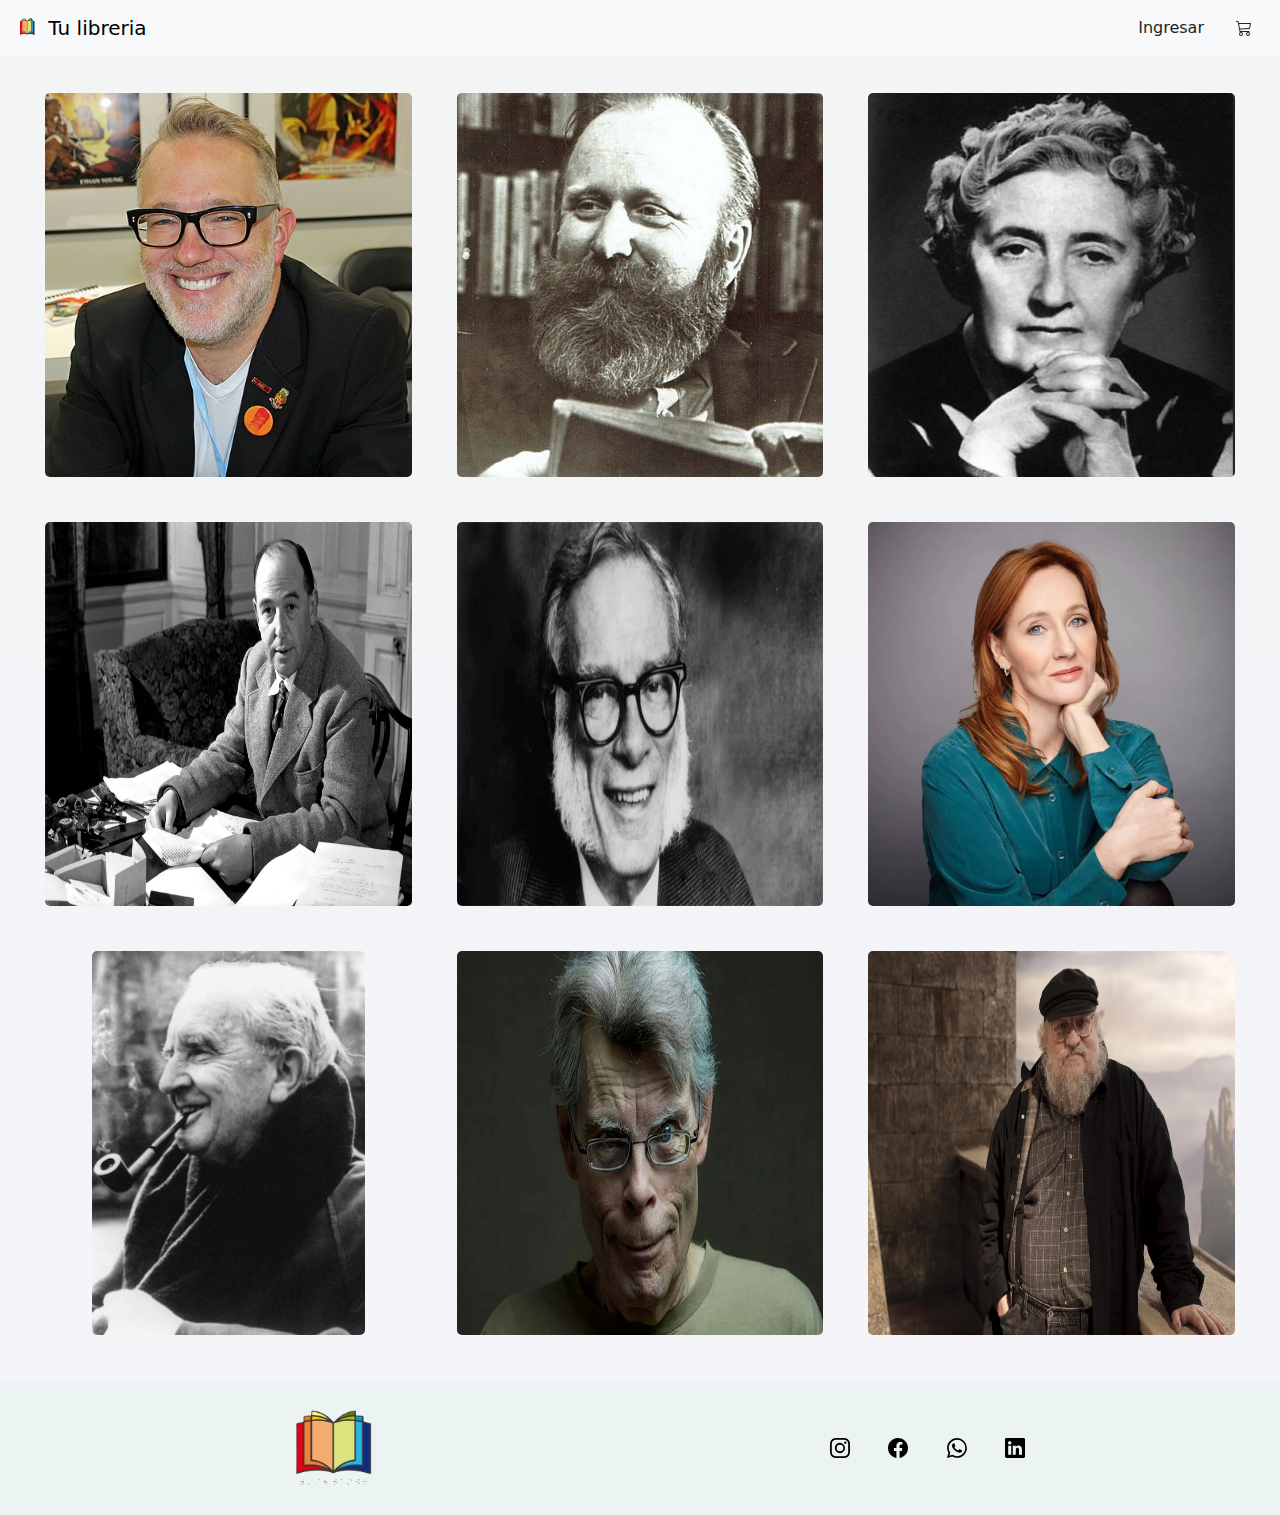
==== index.html @ 487ba014 "primera version libreria" ====
<html lang="en">
  <head>
    <meta charset="UTF-8" />
    <meta name="viewport" content="width=device-width, initial-scale=1.0" />
    <title>Libreria</title>
    <!--CSS-->
    <link rel="stylesheet" href="./css/style.css" />
    <!--Boostrap-->
    <link
      href="https://cdn.jsdelivr.net/npm/bootstrap@5.3.3/dist/css/bootstrap.min.css"
      rel="stylesheet"
      integrity="sha384-QWTKZyjpPEjISv5WaRU9OFeRpok6YctnYmDr5pNlyT2bRjXh0JMhjY6hW+ALEwIH"
      crossorigin="anonymous"
    />
  </head>
  <body>
    <nav class="navbar bg-body-tertiary fixed-top">
      <div class="container-fluid">
        <a class="navbar-brand" href="#">
          <img
            src="./img/reducidas/Captura de pantalla 2024-09-28 140440.png"
            alt="Logo"
            width="30"
            height="24"
            class="d-inline-block align-text-top"
          />
          Tu libreria
        </a>

        <div class="carrito">
          <div class="log-in">Ingresar</div>
          <svg
            xmlns="http://www.w3.org/2000/svg"
            width="16"
            height="16"
            fill="currentColor"
            class="bi bi-cart3"
            viewBox="0 0 16 16"
          >
            <path
              d="M0 1.5A.5.5 0 0 1 .5 1H2a.5.5 0 0 1 .485.379L2.89 3H14.5a.5.5 0 0 1 .49.598l-1 5a.5.5 0 0 1-.465.401l-9.397.472L4.415 11H13a.5.5 0 0 1 0 1H4a.5.5 0 0 1-.491-.408L2.01 3.607 1.61 2H.5a.5.5 0 0 1-.5-.5M3.102 4l.84 4.479 9.144-.459L13.89 4zM5 12a2 2 0 1 0 0 4 2 2 0 0 0 0-4m7 0a2 2 0 1 0 0 4 2 2 0 0 0 0-4m-7 1a1 1 0 1 1 0 2 1 1 0 0 1 0-2m7 0a1 1 0 1 1 0 2 1 1 0 0 1 0-2"
            />
          </svg>
        </div>
      </div>
    </nav>
    <div class="contenedor">
      <div class="img1 imagen">
        <img src="./img/462px-Tony_DiTerlizzi.jpeg" alt="" />
        <h2></h2>
      </div>
      <div class="img2 imagen">
        <img src="./img/480px-Frank_Herbert_1984_(square).jpg" alt="" />
        <h2></h2>
      </div>

      <div class="img3 imagen">
        <img src="./img/Agatha_Christie.png" alt="" />
        <h2></h2>
      </div>

      <div class="img4 imagen">
        <img src="./img/CS-Lewis.webp" alt="" />
        <h2></h2>
      </div>

      <div class="img5 imagen">
        <img src="./img/isaacasimov.jpg" alt="" />
        <h2></h2>
      </div>

      <div class="img6 imagen">
        <img src="./img/J.K.-Rowling-.webp" alt="" />
        <h2></h2>
      </div>

      <div class="img7 imagen">
        <a href="./html/tolkien.html">
          <img
            src="./img/tolkien-nacio_00000000_c2a98cb5_240102140103_550x775.jpg"
            alt=""
          />
        </a>

        <h2></h2>
      </div>

      <div class="img8 imagen">
        <img src="./img/ZIXZ5SPD5VBCXOKN5XQOPUHRAA.jpg" alt="" />
        <h2></h2>
      </div>

      <div class="img9 imagen">
        <img src="./img/Grrm.webp" alt="" />
        <h2></h2>
      </div>
    </div>
    <footer>
      <div class="logo">
        <a href="#"
          ><img
            src="./img/reducidas/Captura de pantalla 2024-09-28 140440.png"
            alt=""
        /></a>
      </div>
      <div class="contactos">
        <a href="https://www.instagram.com/">
          <svg
            xmlns="http://www.w3.org/2000/svg"
            width="20"
            height="20"
            fill="currentColor"
            class="bi bi-instagram"
            viewBox="0 0 16 16"
          >
            <path
              d="M8 0C5.829 0 5.556.01 4.703.048 3.85.088 3.269.222 2.76.42a3.9 3.9 0 0 0-1.417.923A3.9 3.9 0 0 0 .42 2.76C.222 3.268.087 3.85.048 4.7.01 5.555 0 5.827 0 8.001c0 2.172.01 2.444.048 3.297.04.852.174 1.433.372 1.942.205.526.478.972.923 1.417.444.445.89.719 1.416.923.51.198 1.09.333 1.942.372C5.555 15.99 5.827 16 8 16s2.444-.01 3.298-.048c.851-.04 1.434-.174 1.943-.372a3.9 3.9 0 0 0 1.416-.923c.445-.445.718-.891.923-1.417.197-.509.332-1.09.372-1.942C15.99 10.445 16 10.173 16 8s-.01-2.445-.048-3.299c-.04-.851-.175-1.433-.372-1.941a3.9 3.9 0 0 0-.923-1.417A3.9 3.9 0 0 0 13.24.42c-.51-.198-1.092-.333-1.943-.372C10.443.01 10.172 0 7.998 0zm-.717 1.442h.718c2.136 0 2.389.007 3.232.046.78.035 1.204.166 1.486.275.373.145.64.319.92.599s.453.546.598.92c.11.281.24.705.275 1.485.039.843.047 1.096.047 3.231s-.008 2.389-.047 3.232c-.035.78-.166 1.203-.275 1.485a2.5 2.5 0 0 1-.599.919c-.28.28-.546.453-.92.598-.28.11-.704.24-1.485.276-.843.038-1.096.047-3.232.047s-2.39-.009-3.233-.047c-.78-.036-1.203-.166-1.485-.276a2.5 2.5 0 0 1-.92-.598 2.5 2.5 0 0 1-.6-.92c-.109-.281-.24-.705-.275-1.485-.038-.843-.046-1.096-.046-3.233s.008-2.388.046-3.231c.036-.78.166-1.204.276-1.486.145-.373.319-.64.599-.92s.546-.453.92-.598c.282-.11.705-.24 1.485-.276.738-.034 1.024-.044 2.515-.045zm4.988 1.328a.96.96 0 1 0 0 1.92.96.96 0 0 0 0-1.92m-4.27 1.122a4.109 4.109 0 1 0 0 8.217 4.109 4.109 0 0 0 0-8.217m0 1.441a2.667 2.667 0 1 1 0 5.334 2.667 2.667 0 0 1 0-5.334"
            />
          </svg>
        </a>

        <a href="https://www.facebook.com/"
          ><svg
            xmlns="http://www.w3.org/2000/svg"
            width="20"
            height="20"
            fill="currentColor"
            class="bi bi-facebook"
            viewBox="0 0 16 16"
          >
            <path
              d="M16 8.049c0-4.446-3.582-8.05-8-8.05C3.58 0-.002 3.603-.002 8.05c0 4.017 2.926 7.347 6.75 7.951v-5.625h-2.03V8.05H6.75V6.275c0-2.017 1.195-3.131 3.022-3.131.876 0 1.791.157 1.791.157v1.98h-1.009c-.993 0-1.303.621-1.303 1.258v1.51h2.218l-.354 2.326H9.25V16c3.824-.604 6.75-3.934 6.75-7.951"
            />
          </svg>
        </a>
        <a href="#"
          ><svg
            xmlns="http://www.w3.org/2000/svg"
            width="20"
            height="20"
            fill="currentColor"
            class="bi bi-whatsapp"
            viewBox="0 0 16 16"
          >
            <path
              d="M13.601 2.326A7.85 7.85 0 0 0 7.994 0C3.627 0 .068 3.558.064 7.926c0 1.399.366 2.76 1.057 3.965L0 16l4.204-1.102a7.9 7.9 0 0 0 3.79.965h.004c4.368 0 7.926-3.558 7.93-7.93A7.9 7.9 0 0 0 13.6 2.326zM7.994 14.521a6.6 6.6 0 0 1-3.356-.92l-.24-.144-2.494.654.666-2.433-.156-.251a6.56 6.56 0 0 1-1.007-3.505c0-3.626 2.957-6.584 6.591-6.584a6.56 6.56 0 0 1 4.66 1.931 6.56 6.56 0 0 1 1.928 4.66c-.004 3.639-2.961 6.592-6.592 6.592m3.615-4.934c-.197-.099-1.17-.578-1.353-.646-.182-.065-.315-.099-.445.099-.133.197-.513.646-.627.775-.114.133-.232.148-.43.05-.197-.1-.836-.308-1.592-.985-.59-.525-.985-1.175-1.103-1.372-.114-.198-.011-.304.088-.403.087-.088.197-.232.296-.346.1-.114.133-.198.198-.33.065-.134.034-.248-.015-.347-.05-.099-.445-1.076-.612-1.47-.16-.389-.323-.335-.445-.34-.114-.007-.247-.007-.38-.007a.73.73 0 0 0-.529.247c-.182.198-.691.677-.691 1.654s.71 1.916.81 2.049c.098.133 1.394 2.132 3.383 2.992.47.205.84.326 1.129.418.475.152.904.129 1.246.08.38-.058 1.171-.48 1.338-.943.164-.464.164-.86.114-.943-.049-.084-.182-.133-.38-.232"
            />
          </svg>
        </a>
        <a href="https://ar.linkedin.com/"
          ><svg
            xmlns="http://www.w3.org/2000/svg"
            width="20"
            height="20"
            fill="currentColor"
            class="bi bi-linkedin"
            viewBox="0 0 16 16"
          >
            <path
              d="M0 1.146C0 .513.526 0 1.175 0h13.65C15.474 0 16 .513 16 1.146v13.708c0 .633-.526 1.146-1.175 1.146H1.175C.526 16 0 15.487 0 14.854zm4.943 12.248V6.169H2.542v7.225zm-1.2-8.212c.837 0 1.358-.554 1.358-1.248-.015-.709-.52-1.248-1.342-1.248S2.4 3.226 2.4 3.934c0 .694.521 1.248 1.327 1.248zm4.908 8.212V9.359c0-.216.016-.432.08-.586.173-.431.568-.878 1.232-.878.869 0 1.216.662 1.216 1.634v3.865h2.401V9.25c0-2.22-1.184-3.252-2.764-3.252-1.274 0-1.845.7-2.165 1.193v.025h-.016l.016-.025V6.169h-2.4c.03.678 0 7.225 0 7.225z"
            />
          </svg>
        </a>
      </div>
    </footer>
    <script
      src="https://cdn.jsdelivr.net/npm/@popperjs/core@2.11.8/dist/umd/popper.min.js"
      integrity="sha384-I7E8VVD/ismYTF4hNIPjVp/Zjvgyol6VFvRkX/vR+Vc4jQkC+hVqc2pM8ODewa9r"
      crossorigin="anonymous"
    ></script>
    <script
      src="https://cdn.jsdelivr.net/npm/bootstrap@5.3.3/dist/js/bootstrap.min.js"
      integrity="sha384-0pUGZvbkm6XF6gxjEnlmuGrJXVbNuzT9qBBavbLwCsOGabYfZo0T0to5eqruptLy"
      crossorigin="anonymous"
    ></script>
    <script src="./javaScript/main.js"></script>
  </body>
</html>
---- css/style.css ----
* {
  padding: 0;
  margin: 0;
  box-sizing: border-box;
}

body nav .carrito {
  display: flex;
  align-items: center;
  gap: 2rem;
  padding-right: 1rem;
}
body .contenedor {
  margin-top: 3rem;
  background-image: linear-gradient(to bottom, rgba(188, 192, 192, 0.171), #f4f4fa);
  display: grid;
  grid-template-columns: 1fr 1fr 1fr;
  grid-template-rows: 1fr 1fr 1fr;
  gap: 5vh;
  padding: 5vh;
  grid-template-areas: "img1 img2 img3" "img4 img5 img6" "img7 img8 img9";
}
body .contenedor .imagen:hover {
  cursor: pointer;
  box-shadow: 0 4px 15px rgba(0, 0, 0, 0.5); /* Sombra al pasar el cursor */
}
body .contenedor .imagen {
  display: flex;
  justify-content: center;
  transition: box-shadow 0.3s ease;
  border-radius: 5px;
}
body .contenedor .imagen img {
  border-radius: 5px;
  width: 100%;
  height: 30vw;
}
body .contenedor .img1 {
  grid-area: img1;
}
body .contenedor .img2 {
  grid-area: img2;
}
body .contenedor .img3 {
  grid-area: img3;
}
body .contenedor .img4 {
  grid-area: img4;
}
body .contenedor .img5 {
  grid-area: img5;
}
body .contenedor .img6 {
  grid-area: img6;
}
body .contenedor .img7 {
  grid-area: img7;
}
body .contenedor .img8 {
  grid-area: img8;
}
body .contenedor .img9 {
  grid-area: img9;
}
body footer {
  background-color: rgb(235, 243, 243);
  display: flex;
  padding: 5vh;
  align-items: center;
  justify-content: space-around;
  height: 15vh;
}
body footer .logo:hover {
  cursor: pointer;
}
body footer .logo img {
  height: 10vh;
}
body footer .contactos {
  display: flex;
  gap: 3vw;
}
body footer .contactos svg {
  color: black;
}
body footer .contactos svg:hover {
  cursor: pointer;
  color: grey;
}

@media (max-width: 980px) {
  body .contenedor {
    grid-auto-columns: 1fr;
    grid-template-columns: 1fr 1fr;
    grid-template-rows: 1fr 1fr 1fr 1fr 1fr;
    grid-template-areas: "img1 img2" "img3 img4" "img5 img6" "img7 img8" "img9 .";
  }
}
@media (max-width: 430px) {
  body .contenedor {
    justify-content: center;
    align-items: center;
    grid-auto-columns: 1fr;
    grid-auto-rows: 1fr;
    grid-template-columns: 1fr;
    grid-template-rows: repeat(9, 1fr);
    gap: 5px 5px;
    grid-template-areas: "img1" "img2" "img3" "img4" "img5" "img6" "img7" "img8" "img9";
  }
  body .contenedor .imagen img {
    width: 50vw;
    height: 50vw;
  }
}

/*# sourceMappingURL=style.css.map */
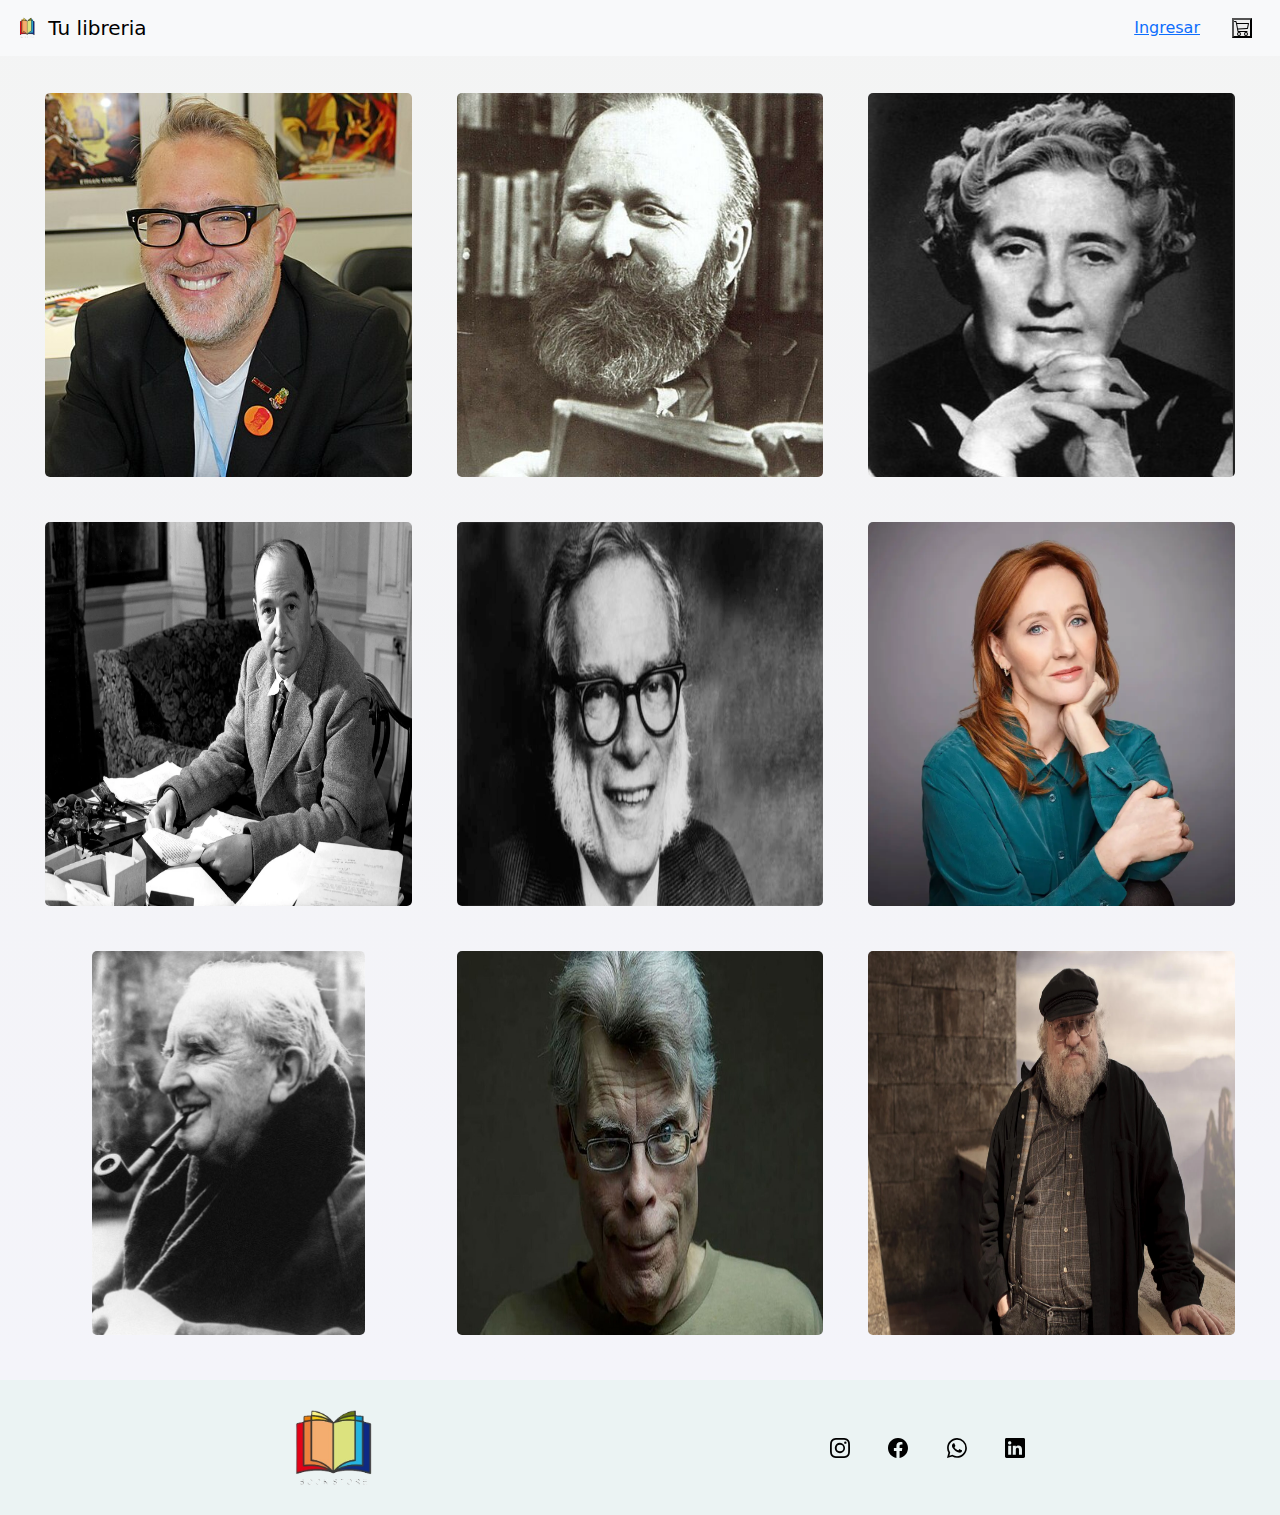
==== commit a0a985d4: "version signUp JS" ====
--- a/index.html
+++ b/index.html
@@ -28,19 +28,21 @@
         </a>
 
         <div class="carrito">
-          <div class="log-in">Ingresar</div>
-          <svg
-            xmlns="http://www.w3.org/2000/svg"
-            width="16"
-            height="16"
-            fill="currentColor"
-            class="bi bi-cart3"
-            viewBox="0 0 16 16"
-          >
-            <path
-              d="M0 1.5A.5.5 0 0 1 .5 1H2a.5.5 0 0 1 .485.379L2.89 3H14.5a.5.5 0 0 1 .49.598l-1 5a.5.5 0 0 1-.465.401l-9.397.472L4.415 11H13a.5.5 0 0 1 0 1H4a.5.5 0 0 1-.491-.408L2.01 3.607 1.61 2H.5a.5.5 0 0 1-.5-.5M3.102 4l.84 4.479 9.144-.459L13.89 4zM5 12a2 2 0 1 0 0 4 2 2 0 0 0 0-4m7 0a2 2 0 1 0 0 4 2 2 0 0 0 0-4m-7 1a1 1 0 1 1 0 2 1 1 0 0 1 0-2m7 0a1 1 0 1 1 0 2 1 1 0 0 1 0-2"
-            />
-          </svg>
+          <div class="log-in"><a href=".//html/login.html">Ingresar</a></div>
+          <button>
+            <svg
+              xmlns="http://www.w3.org/2000/svg"
+              width="16"
+              height="16"
+              fill="currentColor"
+              class="bi bi-cart3"
+              viewBox="0 0 16 16"
+            >
+              <path
+                d="M0 1.5A.5.5 0 0 1 .5 1H2a.5.5 0 0 1 .485.379L2.89 3H14.5a.5.5 0 0 1 .49.598l-1 5a.5.5 0 0 1-.465.401l-9.397.472L4.415 11H13a.5.5 0 0 1 0 1H4a.5.5 0 0 1-.491-.408L2.01 3.607 1.61 2H.5a.5.5 0 0 1-.5-.5M3.102 4l.84 4.479 9.144-.459L13.89 4zM5 12a2 2 0 1 0 0 4 2 2 0 0 0 0-4m7 0a2 2 0 1 0 0 4 2 2 0 0 0 0-4m-7 1a1 1 0 1 1 0 2 1 1 0 0 1 0-2m7 0a1 1 0 1 1 0 2 1 1 0 0 1 0-2"
+              />
+            </svg>
+          </button>
         </div>
       </div>
     </nav>
@@ -173,6 +175,6 @@
       integrity="sha384-0pUGZvbkm6XF6gxjEnlmuGrJXVbNuzT9qBBavbLwCsOGabYfZo0T0to5eqruptLy"
       crossorigin="anonymous"
     ></script>
-    <script src="./javaScript/main.js"></script>
+    <script></script>
   </body>
 </html>
